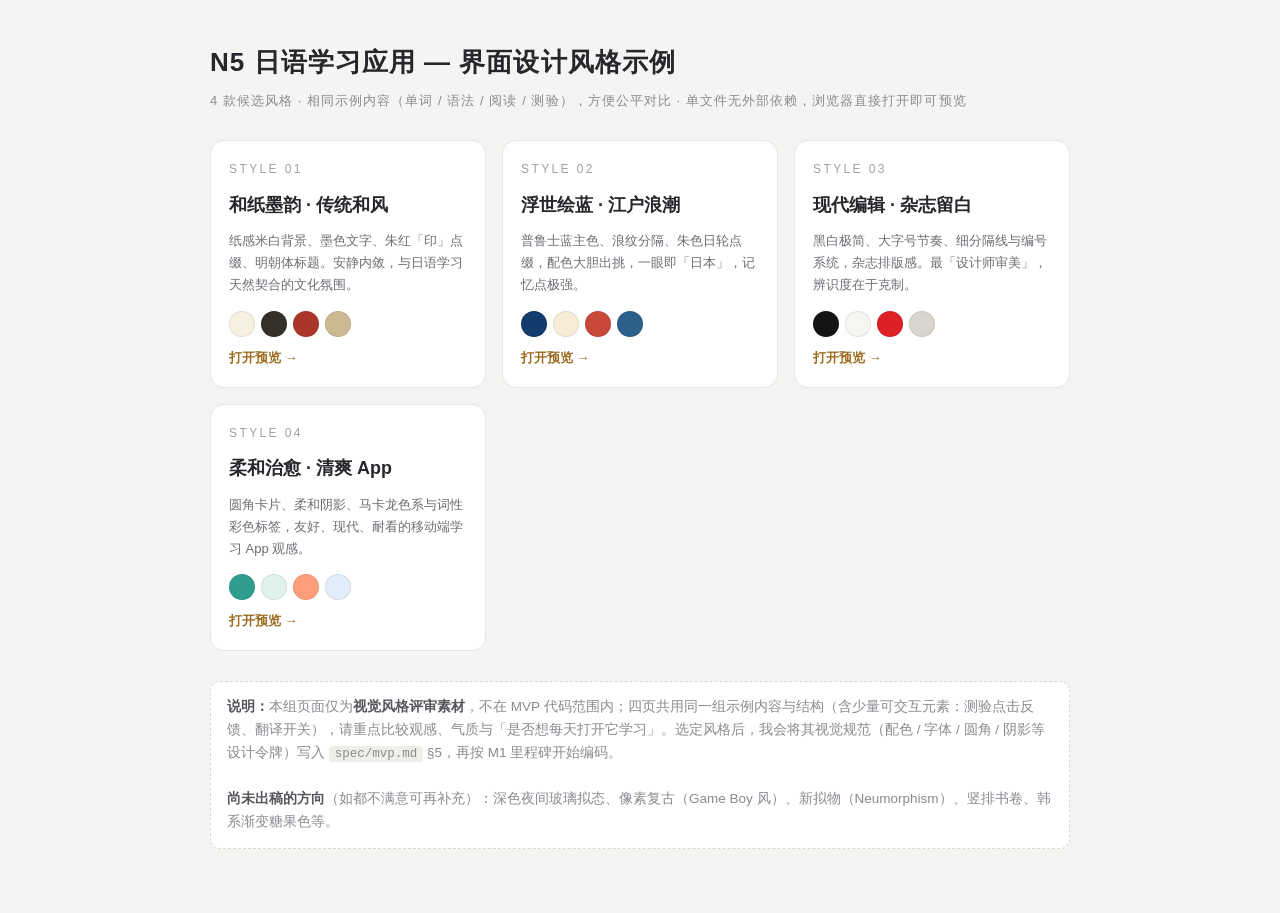
==== design/index.html @ 9054c699 "新增: 添加4款界面设计风格示例HTML供评审（和风/浮世绘/杂志编辑/柔和治愈）" ====
<!DOCTYPE html>
<html lang="zh-CN">
<head>
<meta charset="UTF-8">
<meta name="viewport" content="width=device-width, initial-scale=1">
<title>N5 日语学习 App · 设计风格示例总览</title>
<style>
  * { box-sizing: border-box; margin: 0; padding: 0; }
  body {
    font-family: -apple-system, "Segoe UI", "Hiragino Sans", "Yu Gothic", "Noto Sans SC", "Microsoft YaHei", sans-serif;
    background: #f4f4f2; color: #26262b; line-height: 1.7; padding: 40px 16px 64px;
  }
  .wrap { max-width: 860px; margin: 0 auto; }
  h1 { font-size: 26px; letter-spacing: .04em; }
  h1 small { display: block; font-size: 13px; color: #8a8a90; font-weight: 400; margin-top: 6px; }
  .grid { display: grid; grid-template-columns: repeat(auto-fill, minmax(250px, 1fr)); gap: 16px; margin-top: 28px; }
  .card {
    background: #fff; border: 1px solid #e6e6e2; border-radius: 14px; padding: 18px;
    display: flex; flex-direction: column; gap: 10px; text-decoration: none; color: inherit;
    transition: transform .15s ease, box-shadow .15s ease;
  }
  .card:hover { transform: translateY(-3px); box-shadow: 0 12px 24px -12px rgba(0,0,0,.25); }
  .num { font-size: 12px; letter-spacing: .2em; color: #a0a0a6; }
  .card h2 { font-size: 18px; }
  .card p { font-size: 13px; color: #6d6d74; flex: 1; }
  .sw { display: flex; gap: 6px; margin-top: 4px; }
  .sw i { width: 26px; height: 26px; border-radius: 50%; border: 1px solid rgba(0,0,0,.08); }
  .open { font-size: 13px; font-weight: 600; color: #9c6b1f; }
  .note { margin-top: 30px; font-size: 13.5px; color: #8a8a90; background: #fff; border: 1px dashed #d8d8d2; border-radius: 10px; padding: 14px 16px; }
  .note b { color: #55555c; }
  code { background: #efefea; border-radius: 4px; padding: 1px 6px; font-size: 12.5px; }
</style>
</head>
<body>
<div class="wrap">
  <h1>N5 日语学习应用 — 界面设计风格示例<small>4 款候选风格 · 相同示例内容（单词 / 语法 / 阅读 / 测验），方便公平对比 · 单文件无外部依赖，浏览器直接打开即可预览</small></h1>

  <div class="grid">
    <a class="card" href="01-washi.html">
      <span class="num">STYLE 01</span>
      <h2>和纸墨韵 · 传统和风</h2>
      <p>纸感米白背景、墨色文字、朱红「印」点缀、明朝体标题。安静内敛，与日语学习天然契合的文化氛围。</p>
      <span class="sw"><i style="background:#f6f0e1"></i><i style="background:#33302a"></i><i style="background:#a93629"></i><i style="background:#cbb992"></i></span>
      <span class="open">打开预览 →</span>
    </a>
    <a class="card" href="02-ukiyoe.html">
      <span class="num">STYLE 02</span>
      <h2>浮世绘蓝 · 江户浪潮</h2>
      <p>普鲁士蓝主色、浪纹分隔、朱色日轮点缀，配色大胆出挑，一眼即「日本」，记忆点极强。</p>
      <span class="sw"><i style="background:#123c6b"></i><i style="background:#f6ecd8"></i><i style="background:#c8483a"></i><i style="background:#2c5f8a"></i></span>
      <span class="open">打开预览 →</span>
    </a>
    <a class="card" href="03-editorial.html">
      <span class="num">STYLE 03</span>
      <h2>现代编辑 · 杂志留白</h2>
      <p>黑白极简、大字号节奏、细分隔线与编号系统，杂志排版感。最「设计师审美」，辨识度在于克制。</p>
      <span class="sw"><i style="background:#141414"></i><i style="background:#f6f5f1"></i><i style="background:#dd1f26"></i><i style="background:#d9d5cc"></i></span>
      <span class="open">打开预览 →</span>
    </a>
    <a class="card" href="04-soft.html">
      <span class="num">STYLE 04</span>
      <h2>柔和治愈 · 清爽 App</h2>
      <p>圆角卡片、柔和阴影、马卡龙色系与词性彩色标签，友好、现代、耐看的移动端学习 App 观感。</p>
      <span class="sw"><i style="background:#2f9e8f"></i><i style="background:#e0f2ec"></i><i style="background:#ff9e7d"></i><i style="background:#e3edfa"></i></span>
      <span class="open">打开预览 →</span>
    </a>
  </div>

  <p class="note"><b>说明：</b>本组页面仅为<b>视觉风格评审素材</b>，不在 MVP 代码范围内；四页共用同一组示例内容与结构（含少量可交互元素：测验点击反馈、翻译开关），请重点比较观感、气质与「是否想每天打开它学习」。选定风格后，我会将其视觉规范（配色 / 字体 / 圆角 / 阴影等设计令牌）写入 <code>spec/mvp.md</code> §5，再按 M1 里程碑开始编码。<br><br><b>尚未出稿的方向</b>（如都不满意可再补充）：深色夜间玻璃拟态、像素复古（Game Boy 风）、新拟物（Neumorphism）、竖排书卷、韩系渐变糖果色等。</p>
</div>
</body>
</html>
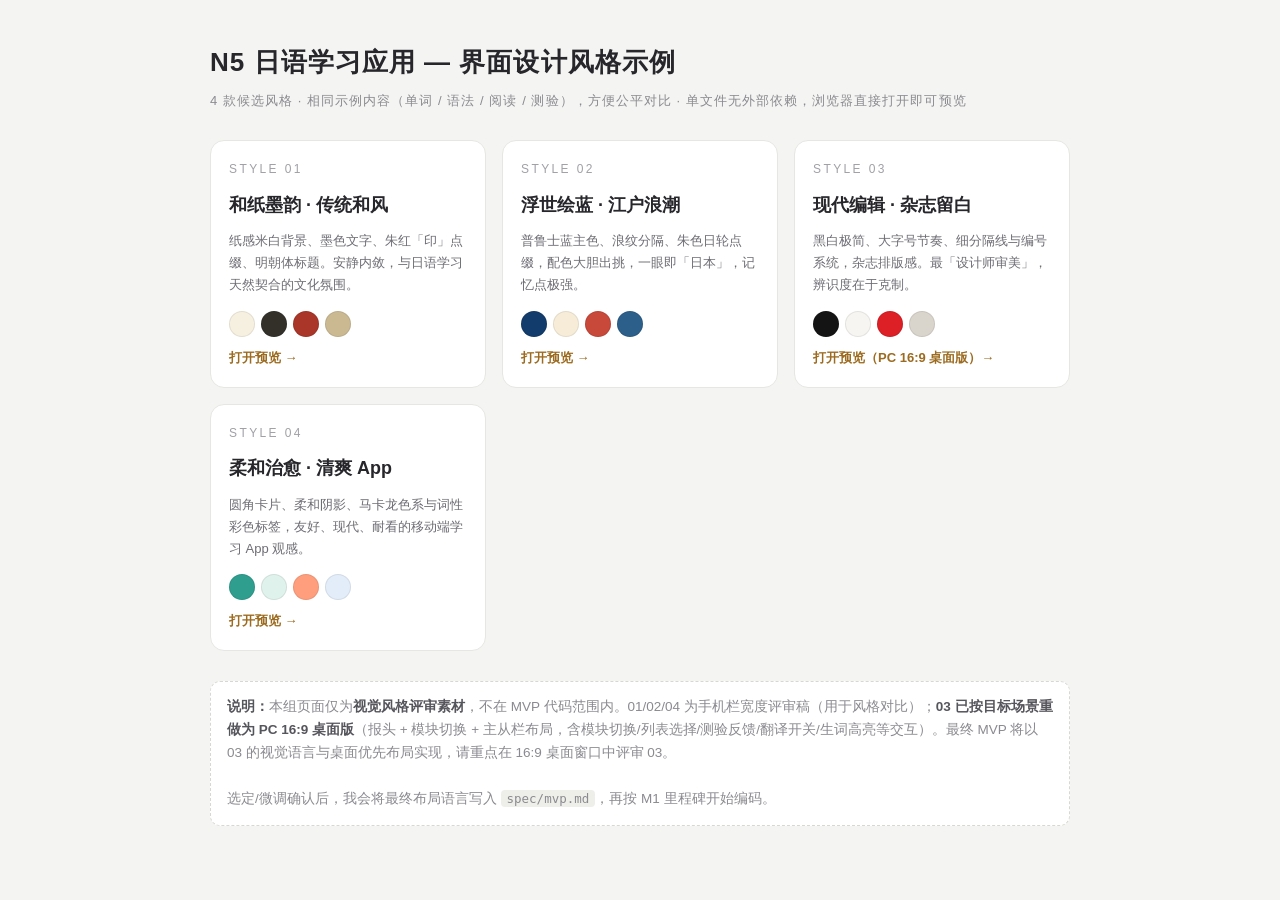
==== commit 3a373d59: "新增: 按Windows PC 16:9桌面比例重做现代编辑风格示例页，含模块切换与主从栏布局" ====
--- a/design/index.html
+++ b/design/index.html
@@ -55,7 +55,7 @@
       <h2>现代编辑 · 杂志留白</h2>
       <p>黑白极简、大字号节奏、细分隔线与编号系统，杂志排版感。最「设计师审美」，辨识度在于克制。</p>
       <span class="sw"><i style="background:#141414"></i><i style="background:#f6f5f1"></i><i style="background:#dd1f26"></i><i style="background:#d9d5cc"></i></span>
-      <span class="open">打开预览 →</span>
+      <span class="open">打开预览（PC 16:9 桌面版）→</span>
     </a>
     <a class="card" href="04-soft.html">
       <span class="num">STYLE 04</span>
@@ -66,7 +66,7 @@
     </a>
   </div>
 
-  <p class="note"><b>说明：</b>本组页面仅为<b>视觉风格评审素材</b>，不在 MVP 代码范围内；四页共用同一组示例内容与结构（含少量可交互元素：测验点击反馈、翻译开关），请重点比较观感、气质与「是否想每天打开它学习」。选定风格后，我会将其视觉规范（配色 / 字体 / 圆角 / 阴影等设计令牌）写入 <code>spec/mvp.md</code> §5，再按 M1 里程碑开始编码。<br><br><b>尚未出稿的方向</b>（如都不满意可再补充）：深色夜间玻璃拟态、像素复古（Game Boy 风）、新拟物（Neumorphism）、竖排书卷、韩系渐变糖果色等。</p>
+  <p class="note"><b>说明：</b>本组页面仅为<b>视觉风格评审素材</b>，不在 MVP 代码范围内。01/02/04 为手机栏宽度评审稿（用于风格对比）；<b>03 已按目标场景重做为 PC 16:9 桌面版</b>（报头 + 模块切换 + 主从栏布局，含模块切换/列表选择/测验反馈/翻译开关/生词高亮等交互）。最终 MVP 将以 03 的视觉语言与桌面优先布局实现，请重点在 16:9 桌面窗口中评审 03。<br><br>选定/微调确认后，我会将最终布局语言写入 <code>spec/mvp.md</code>，再按 M1 里程碑开始编码。</p>
 </div>
 </body>
 </html>
